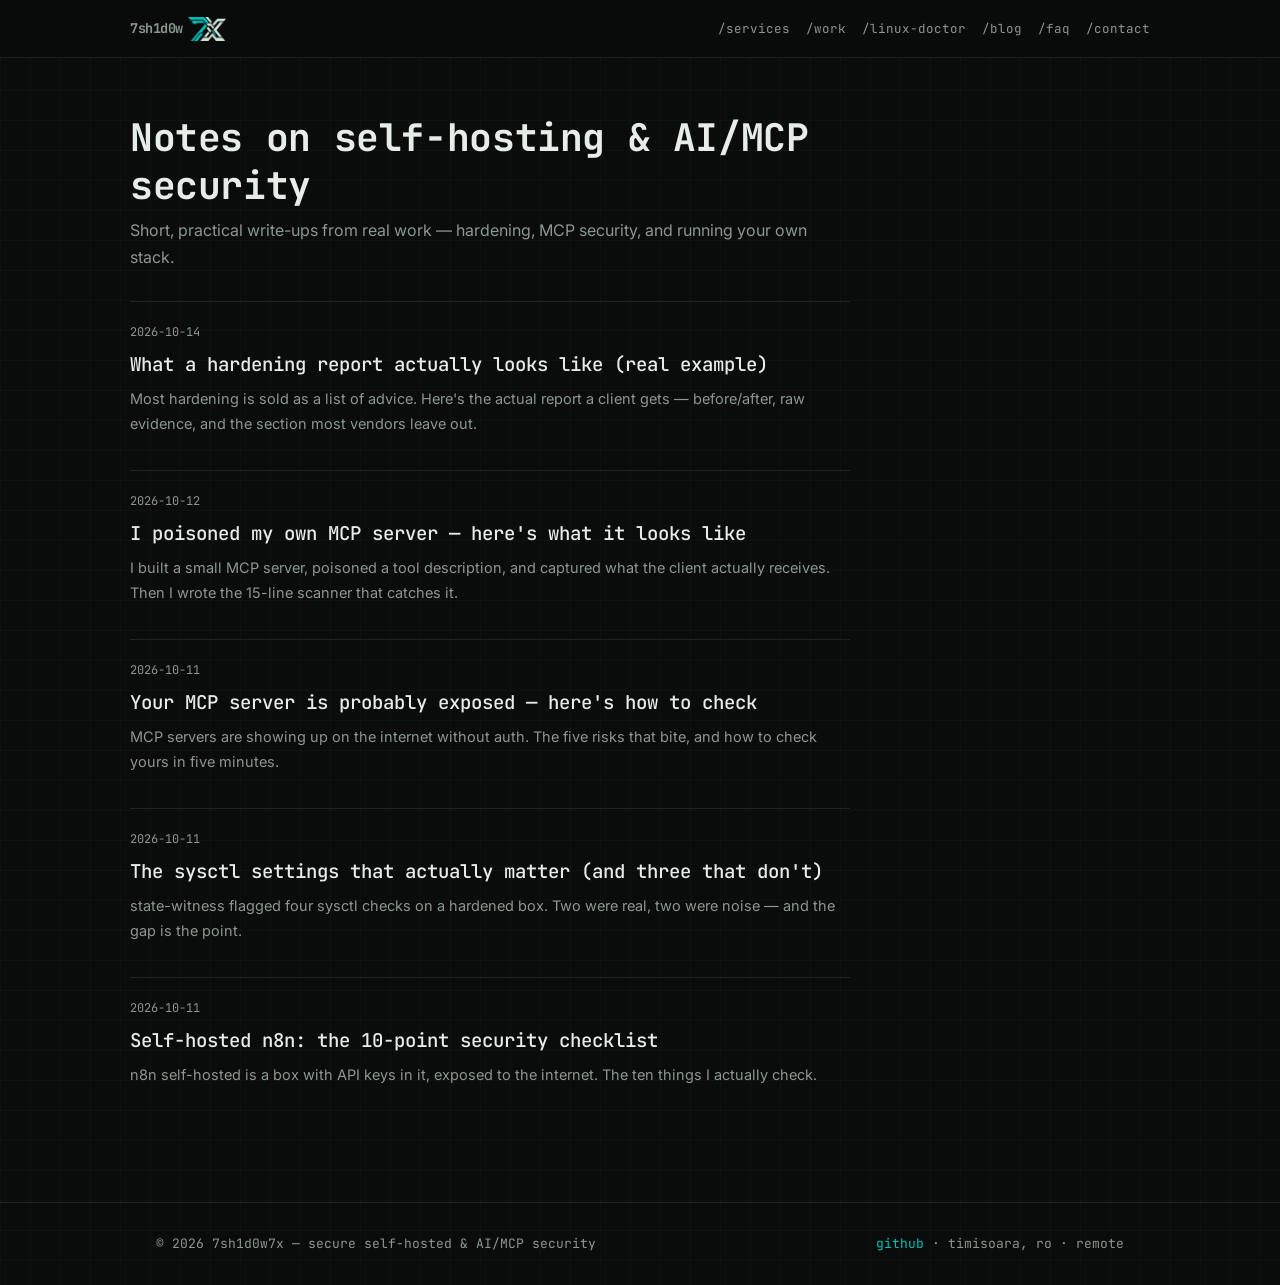
==== blog/index.html @ 6b65fbc0 "site: brand lockup — '7sh1d0w' + [7X] mark (no duplication)" ====
<!doctype html>
<html lang="en">
<head>
<meta charset="utf-8">
<meta name="viewport" content="width=device-width, initial-scale=1">
<title>Blog — 7sh1d0w7x</title>
<meta name="description" content="Short, practical notes on self-hosting, Linux hardening and AI/MCP security.">
<meta property="og:title" content="Blog — 7sh1d0w7x">
<meta property="og:description" content="Short, practical notes on self-hosting, Linux hardening and AI/MCP security.">
<meta property="og:type" content="article">
<meta name="theme-color" content="#0a0c0b">
<link rel="canonical" href="https://7sh1d0w7x.github.io/blog/">
<meta property="og:site_name" content="7sh1d0w7x">
<meta property="og:type" content="website">
<meta property="og:title" content="Blog — 7sh1d0w7x">
<meta property="og:description" content="Short, practical notes on self-hosting, Linux hardening and AI/MCP security.">
<meta property="og:url" content="https://7sh1d0w7x.github.io/blog/">
<meta property="og:image" content="https://7sh1d0w7x.github.io/img/og.png">
<meta property="og:image:width" content="1200">
<meta property="og:image:height" content="630">
<meta name="twitter:card" content="summary_large_image">
<meta name="twitter:title" content="Blog — 7sh1d0w7x">
<meta name="twitter:description" content="Short, practical notes on self-hosting, Linux hardening and AI/MCP security.">
<meta name="twitter:image" content="https://7sh1d0w7x.github.io/img/og.png">
<link rel="preconnect" href="https://fonts.googleapis.com">
<link rel="preconnect" href="https://fonts.gstatic.com" crossorigin>
<link href="https://fonts.googleapis.com/css2?family=JetBrains+Mono:wght@400;500;700&family=Inter:wght@400;500&display=swap" rel="stylesheet">
<link rel="icon" type="image/png" sizes="32x32" href="/img/favicon-32.png">
<link rel="apple-touch-icon" sizes="180x180" href="/img/apple-touch-icon.png">
<link rel="stylesheet" href="/style.css">
</head>
<body>
<header><div class="wrap nav">
  <a class="brand" href="/" aria-label="7sh1d0w7x">7sh1d0w<img src="/img/logo-mark-header.png" alt="7x" width="38" height="24"></a>
  <nav>
    <a href="/#services">/services</a>
    <a href="/work.html">/work</a>
    <a href="/linux-doctor.html">/linux-doctor</a>
    <a href="/blog/">/blog</a>
    <a href="/#faq">/faq</a>
    <a href="/#contact">/contact</a>
  </nav>
</div></header>
<main><div class="wrap" style="padding:56px 0 80px">
<div class="post">

<div style="max-width:760px">
<h1 style="font-size:clamp(26px,4vw,38px);letter-spacing:-.01em;margin-bottom:8px">Notes on self-hosting &amp; AI/MCP security</h1>
<p style="color:var(--mut);margin-bottom:30px">Short, practical write-ups from real work — hardening, MCP security, and running your own stack.</p>
<div class="pi"><div class="pm">2026-10-14</div><h3><a href="/blog/hardening-report-example.html">What a hardening report actually looks like (real example)</a></h3><p>Most hardening is sold as a list of advice. Here's the actual report a client gets — before/after, raw evidence, and the section most vendors leave out.</p></div><div class="pi"><div class="pm">2026-10-12</div><h3><a href="/blog/tool-poisoning-by-hand.html">I poisoned my own MCP server — here's what it looks like</a></h3><p>I built a small MCP server, poisoned a tool description, and captured what the client actually receives. Then I wrote the 15-line scanner that catches it.</p></div><div class="pi"><div class="pm">2026-10-11</div><h3><a href="/blog/mcp-server-exposed.html">Your MCP server is probably exposed — here's how to check</a></h3><p>MCP servers are showing up on the internet without auth. The five risks that bite, and how to check yours in five minutes.</p></div><div class="pi"><div class="pm">2026-10-11</div><h3><a href="/blog/sysctl-hardening.html">The sysctl settings that actually matter (and three that don't)</a></h3><p>state-witness flagged four sysctl checks on a hardened box. Two were real, two were noise — and the gap is the point.</p></div><div class="pi"><div class="pm">2026-10-11</div><h3><a href="/blog/n8n-security-checklist.html">Self-hosted n8n: the 10-point security checklist</a></h3><p>n8n self-hosted is a box with API keys in it, exposed to the internet. The ten things I actually check.</p></div>
</div>

</div>
</div></main>
<footer><div class="wrap foot">
  <span>© <span id="y"></span> 7sh1d0w7x — secure self-hosted &amp; AI/MCP security</span>
  <span><a class="u" href="https://github.com/7sh1d0w7x" target="_blank" rel="noopener">github</a> · timisoara, ro · remote</span>
</div></footer>
<script>document.getElementById('y').textContent=new Date().getFullYear()</script>
</body>
</html>
---- style.css ----
:root{
    --bg:#0a0c0b; --panel:#0f1211; --line:#1d2421; --line2:#26302b;
    --ink:#e6ece7; --mut:#8b978f; --acc:#02C1BA; --ok:#5ce08a; --bad:#ff6b6b;
  }
  *{margin:0;padding:0;box-sizing:border-box}
  html{scroll-behavior:smooth;scroll-padding-top:84px}
  body{
    background:var(--bg);color:var(--ink);
    font-family:"Inter",system-ui,sans-serif;line-height:1.7;font-size:16px;
    -webkit-font-smoothing:antialiased;
    background-image:
      linear-gradient(rgba(255,255,255,.018) 1px,transparent 1px),
      linear-gradient(90deg,rgba(255,255,255,.018) 1px,transparent 1px);
    background-size:30px 30px;
  }
  h1,h2,h3,.mono,.eyebrow,.brand,.b,.tag{font-family:"JetBrains Mono",ui-monospace,monospace}
  a{color:inherit;text-decoration:none}
  .u{color:var(--acc)}
  .u:hover{text-decoration:underline}
  .wrap{max-width:1020px;margin:0 auto;padding:0 26px}

  header{border-bottom:1px solid var(--line);position:sticky;top:0;
    background:rgba(10,12,11,.86);backdrop-filter:blur(10px);z-index:20}
  .nav{display:flex;justify-content:space-between;align-items:center;padding:16px 0}
  .brand{font-weight:700;font-size:17px;letter-spacing:-.5px;display:inline-flex;align-items:center;gap:5px}
  .brand img{height:24px;width:auto;display:block;flex:0 0 auto;margin-top:1px}
  .brand b{color:var(--acc)}
  .nav nav a{margin-left:22px;font-size:13.5px;color:var(--mut);font-family:"JetBrains Mono",monospace}
  .nav nav a:hover{color:var(--acc)}
  .nav nav{display:flex;flex-wrap:wrap;gap:4px 16px}.nav nav a{margin-left:0;font-size:12.5px}}

  .hero{padding:92px 0 74px}
  .hero-grid{display:grid;grid-template-columns:1.05fr .95fr;gap:54px;align-items:center}
  @media(max-width:880px){.hero-grid{grid-template-columns:1fr;gap:38px}}
  .eyebrow{font-size:12.5px;letter-spacing:.14em;color:var(--acc);font-weight:500;margin-bottom:20px}
  .eyebrow:before{content:"// "}
  h1{font-size:clamp(32px,4.8vw,52px);font-weight:700;letter-spacing:-.02em;line-height:1.14}
  h1 .a{color:var(--acc)}
  h1 .cursor:after{content:"▋";animation:blink 1.1s steps(1) infinite;color:var(--acc);margin-left:2px}
  @keyframes blink{50%{opacity:0}}
  .lead{margin-top:22px;font-size:18px;color:var(--mut);max-width:540px}
  .btns{margin-top:32px;display:flex;gap:14px;flex-wrap:wrap}
  .b{display:inline-block;padding:12px 20px;font-size:14px;font-weight:500;border:1px solid var(--line2);
    border-radius:6px;transition:.16s;cursor:pointer}
  .b-pri{background:var(--acc);color:#0a0c0b;border-color:var(--acc);font-weight:700}
  .b-pri:hover{background:#4fd8d2}
  .b-line{color:var(--ink)}
  .b-line:hover{border-color:var(--acc);color:var(--acc)}
  .meta{margin-top:28px;display:flex;gap:20px;flex-wrap:wrap;font-size:13px;color:var(--mut);
    font-family:"JetBrains Mono",monospace}
  .meta span:before{content:"[";color:var(--line2)} .meta span:after{content:"]";color:var(--line2)}

  .term{background:#050706;border:1px solid var(--line);border-radius:10px;overflow:hidden;
    box-shadow:0 30px 70px -35px #000}
  .term .bar{display:flex;gap:7px;padding:12px 14px;border-bottom:1px solid var(--line);align-items:center;background:#0c0f0e}
  .term .dot{width:10px;height:10px;border-radius:50%}
  .term .body{padding:18px 20px;font-family:"JetBrains Mono",monospace;font-size:13px;line-height:1.9;
    color:#cfe0d5;white-space:pre;overflow:auto}
  .term .c{color:var(--acc)}.term .ok{color:var(--ok)}.term .bad{color:var(--bad)}.term .dim{color:#6d7872}

  section{padding:70px 0;border-top:1px solid var(--line)}
  .shead{display:flex;align-items:baseline;gap:14px;margin-bottom:10px}
  .idx{font-family:"JetBrains Mono",monospace;font-size:13px;color:var(--acc)}
  h2{font-size:clamp(22px,3vw,30px);font-weight:700;letter-spacing:-.02em}
  .sub{color:var(--mut);max-width:660px;margin-top:12px}

  .offers{display:grid;grid-template-columns:1fr 1fr;gap:46px;margin-top:44px}
  @media(max-width:820px){.offers{grid-template-columns:1fr;gap:40px}}
  .offer{border-top:1px solid var(--line2);padding-top:20px}
  .offer.wide{grid-column:1/-1}
  .offer h3{font-size:20px;margin-bottom:6px}
  .offer code{font-family:"JetBrains Mono",monospace;font-size:13.5px;color:var(--acc)}
  .offer h3 .n{color:var(--acc)}
  .price{color:var(--acc);font-family:"JetBrains Mono",monospace;font-size:14px;margin-bottom:18px}
  .offer ul{list-style:none}
  .offer li{padding:9px 0 9px 20px;border-bottom:1px solid var(--line);color:#c2ccc6;font-size:15px;position:relative}
  .offer li:before{content:"›";position:absolute;left:0;color:var(--acc)}
  .offer .b{margin-top:22px}
  .extras{display:grid;grid-template-columns:repeat(3,1fr);gap:28px;margin-top:46px}
  @media(max-width:800px){.extras{grid-template-columns:1fr}}
  .extra h4{font-family:"JetBrains Mono",monospace;font-weight:500;font-size:15.5px;margin-bottom:6px;color:var(--ink)}
  .extra p{color:var(--mut);font-size:14.5px}

  .entry{margin-top:46px;border:1px dashed var(--line2);border-radius:10px;padding:26px 28px;background:var(--panel)}
  .entry h3{font-size:18px;margin-bottom:8px}
  .entry h3 .a{color:var(--acc)}
  .entry p{color:var(--mut);margin-bottom:18px;max-width:680px}

  .band{border:1px solid var(--line2);border-radius:10px;padding:28px 30px;background:var(--panel);
    border-left:3px solid var(--ok)}
  .band h3{font-size:19px;margin-bottom:10px}
  .band h3 .a{color:var(--ok)}
  .band p{color:var(--mut);max-width:740px}

  .funnel{display:grid;grid-template-columns:1fr auto 1fr auto 1fr;gap:8px;align-items:center;margin-top:40px}
  @media(max-width:860px){.funnel{grid-template-columns:1fr;gap:12px}}
  .fstep{border:1px solid var(--line);border-radius:10px;padding:20px;background:var(--panel)}
  .fstep .n{font-family:"JetBrains Mono",monospace;font-size:12.5px;color:var(--acc)}
  .fstep h4{font-family:"JetBrains Mono",monospace;font-weight:500;font-size:16px;margin:8px 0 6px}
  .fstep p{color:var(--mut);font-size:14px}
  .farrow{color:var(--acc);font-family:"JetBrains Mono",monospace;font-size:20px;padding:0 6px}
  @media(max-width:860px){.farrow{display:none}}

  .proof{display:grid;grid-template-columns:repeat(2,1fr);gap:32px;margin-top:40px}
  @media(max-width:800px){.proof{grid-template-columns:1fr}}
  .proof img{width:100%;display:block;border:1px solid var(--line2);border-radius:10px;margin-bottom:14px;background:#0d1117}
  .about{position:relative;display:grid;grid-template-columns:150px 1fr;gap:24px;align-items:start;margin-top:26px;padding:24px;border:1px solid var(--line2);border-radius:16px;
    background:linear-gradient(135deg,rgba(255,180,84,.06),transparent 55%),var(--panel)}
  .about img{width:150px;height:150px;object-fit:cover;border-radius:14px;border:1px solid var(--line2);display:block;box-shadow:0 0 0 4px rgba(255,180,84,.08)}
  .about-body h3{font-family:"JetBrains Mono",monospace;font-size:19px;font-weight:500;margin-bottom:6px}
  .about-body h3 .role{color:var(--mut);font-weight:400;font-size:13.5px}
  .about-meta{display:flex;flex-wrap:wrap;gap:6px 8px;margin:0 0 14px;font-family:"JetBrains Mono",monospace;font-size:12px;color:var(--mut)}
  .about-meta .pill{border:1px solid var(--line2);border-radius:999px;padding:3px 11px}
  .about-meta .avail{color:var(--ok);border-color:rgba(92,224,138,.32)}
  .about-body p{color:var(--mut);font-size:14.5px}
  .about-body p+p{margin-top:8px}
  .about-links{margin-top:16px;display:flex;gap:8px;flex-wrap:wrap}
  .about-links .b{padding:8px 14px;font-size:13px}
  @media(max-width:800px){.about{grid-template-columns:1fr;gap:16px}.about img{width:110px;height:110px}}
  .proof h4{font-family:"JetBrains Mono",monospace;font-weight:500;font-size:16px;margin-bottom:6px}
  .proof h4:before{content:"./";color:var(--acc)}
  .proof p{color:var(--mut);font-size:14.5px}

  details{border-bottom:1px solid var(--line);padding:17px 0}
  summary{cursor:pointer;font-family:"JetBrains Mono",monospace;font-weight:400;font-size:15.5px;
    list-style:none;display:block}
  summary::-webkit-details-marker{display:none}
  summary:before{content:"> ";color:var(--acc)}
  details p{color:var(--mut);margin-top:10px;max-width:720px;padding-left:16px}

  .contact{display:grid;grid-template-columns:1fr 1fr;gap:52px}
  @media(max-width:820px){.contact{grid-template-columns:1fr;gap:30px}}
  form{display:grid;gap:18px}
  label{font-family:"JetBrains Mono",monospace;font-size:12.5px;color:var(--mut);display:block;margin-bottom:6px}
  label:before{content:"$ ";color:var(--acc)}
  input,textarea{width:100%;background:var(--panel);border:1px solid var(--line2);border-radius:6px;
    color:var(--ink);padding:11px 13px;font-size:15px;font-family:inherit;transition:border-color .2s}
  input:focus,textarea:focus{outline:none;border-color:var(--acc)}
  textarea{min-height:96px;resize:vertical}
  button.b{justify-self:start}
  .note{font-size:13px;color:var(--mut)}

  footer{border-top:1px solid var(--line);padding:30px 0;color:var(--mut);font-size:13px;
    font-family:"JetBrains Mono",monospace}
  .foot{display:flex;justify-content:space-between;gap:16px;flex-wrap:wrap}

  @media(max-width:700px){
    .nav{flex-direction:column;align-items:flex-start;gap:8px;padding:12px 0}
    .nav nav{display:flex;flex-wrap:wrap;gap:4px 16px}
    .nav nav a,.nav a{margin-left:0;font-size:12.5px}
  }
  a:focus-visible,button:focus-visible,summary:focus-visible,input:focus-visible,textarea:focus-visible{outline:2px solid var(--acc);outline-offset:2px;border-radius:3px}

  /* shared extras (used by sub-pages) */
  .nav a{color:var(--mut);font-size:13.5px;font-family:"JetBrains Mono",monospace}
  .nav a:hover{color:var(--acc)}
  .box{border:1px solid var(--line2);border-radius:12px;padding:18px 20px;background:var(--panel)}
  .box h4{font-family:"JetBrains Mono",monospace;font-weight:500;font-size:15px;margin-bottom:6px}
  .box h4:before{content:"./";color:var(--acc)}
  .box p{color:var(--mut);font-size:14.5px}
  .code{background:var(--panel);border:1px solid var(--line2);border-radius:8px;padding:12px 14px;font-family:"JetBrains Mono",monospace;font-size:13px;overflow:auto}
  .code .dim{color:var(--mut)}
  .grid2{display:grid;grid-template-columns:1fr 1fr;gap:18px}
  @media(max-width:800px){.grid2{grid-template-columns:1fr}}
  .post{max-width:720px}
  .post h1{font-size:clamp(24px,4vw,34px);line-height:1.25;margin-bottom:8px;letter-spacing:-.01em}
  .post .meta{color:var(--mut);font-family:"JetBrains Mono",monospace;font-size:12.5px;margin-bottom:26px}
  .post h2{font-size:19px;margin:30px 0 10px;font-family:"JetBrains Mono",monospace;font-weight:500}
  .post h2:before{content:"## ";color:var(--acc)}
  .post p{color:var(--mut);margin-bottom:14px}
  .post p b,.post li b{color:var(--ink)}
  .post ul{margin:0 0 14px 20px;color:var(--mut)}
  .post li{margin-bottom:6px}
  .post pre{background:var(--panel);border:1px solid var(--line2);border-radius:8px;padding:14px 16px;overflow:auto;font-family:"JetBrains Mono",monospace;font-size:13px;color:var(--ink);margin:0 0 16px}
  .post code{font-family:"JetBrains Mono",monospace;font-size:13.5px;color:var(--acc)}
  .post .cta{margin-top:34px;padding:18px 20px;border:1px solid var(--line2);border-radius:12px;background:var(--panel)}
  .post .cta p{margin:0}
  .post a{color:var(--acc)}
  .pi{padding:20px 0;border-top:1px solid var(--line)}
  .pm{color:var(--mut);font-family:"JetBrains Mono",monospace;font-size:12px;margin-bottom:6px}
  .pi h3{font-size:19px;font-weight:500;margin-bottom:6px}
  .pi h3 a{color:var(--ink)}
  .pi h3 a:hover{color:var(--acc)}
  .pi p{color:var(--mut);font-size:14.5px}
  /* work.html */
  .case{display:grid;grid-template-columns:1fr 1fr;gap:28px;align-items:center;margin-top:34px}
  .case.rev .media{order:-1}
  .case>div>p{color:var(--mut);font-size:14.5px}
  .cta{margin-top:30px;padding:20px;border:1px solid var(--line2);border-radius:12px;background:var(--panel)}
  .cta h2{font-size:18px;margin-bottom:8px}
  .cta p{color:var(--mut);font-size:14.5px}
  .lbl{font-family:"JetBrains Mono",monospace;font-size:12px;color:var(--acc);letter-spacing:.08em}
  .media img{width:100%;border:1px solid var(--line2);border-radius:10px;display:block}
  .media img+img{margin-top:12px}
  .pf{display:grid;gap:14px;margin-top:24px}
  .pf .row{display:grid;grid-template-columns:180px 1fr;gap:16px;border-top:1px solid var(--line);padding-top:14px}
  .pf .row div:last-child{color:var(--mut);font-size:14.5px}
  @media(max-width:800px){.case{grid-template-columns:1fr}.case.rev .media{order:0}.pf .row{grid-template-columns:1fr;gap:4px}}
  /* linux-doctor page bits */
  .offer h3 .a{color:var(--mut);font-weight:400;font-size:14px}
  .offer p{color:var(--mut);font-size:14.5px}
  .term .w{color:var(--acc)}
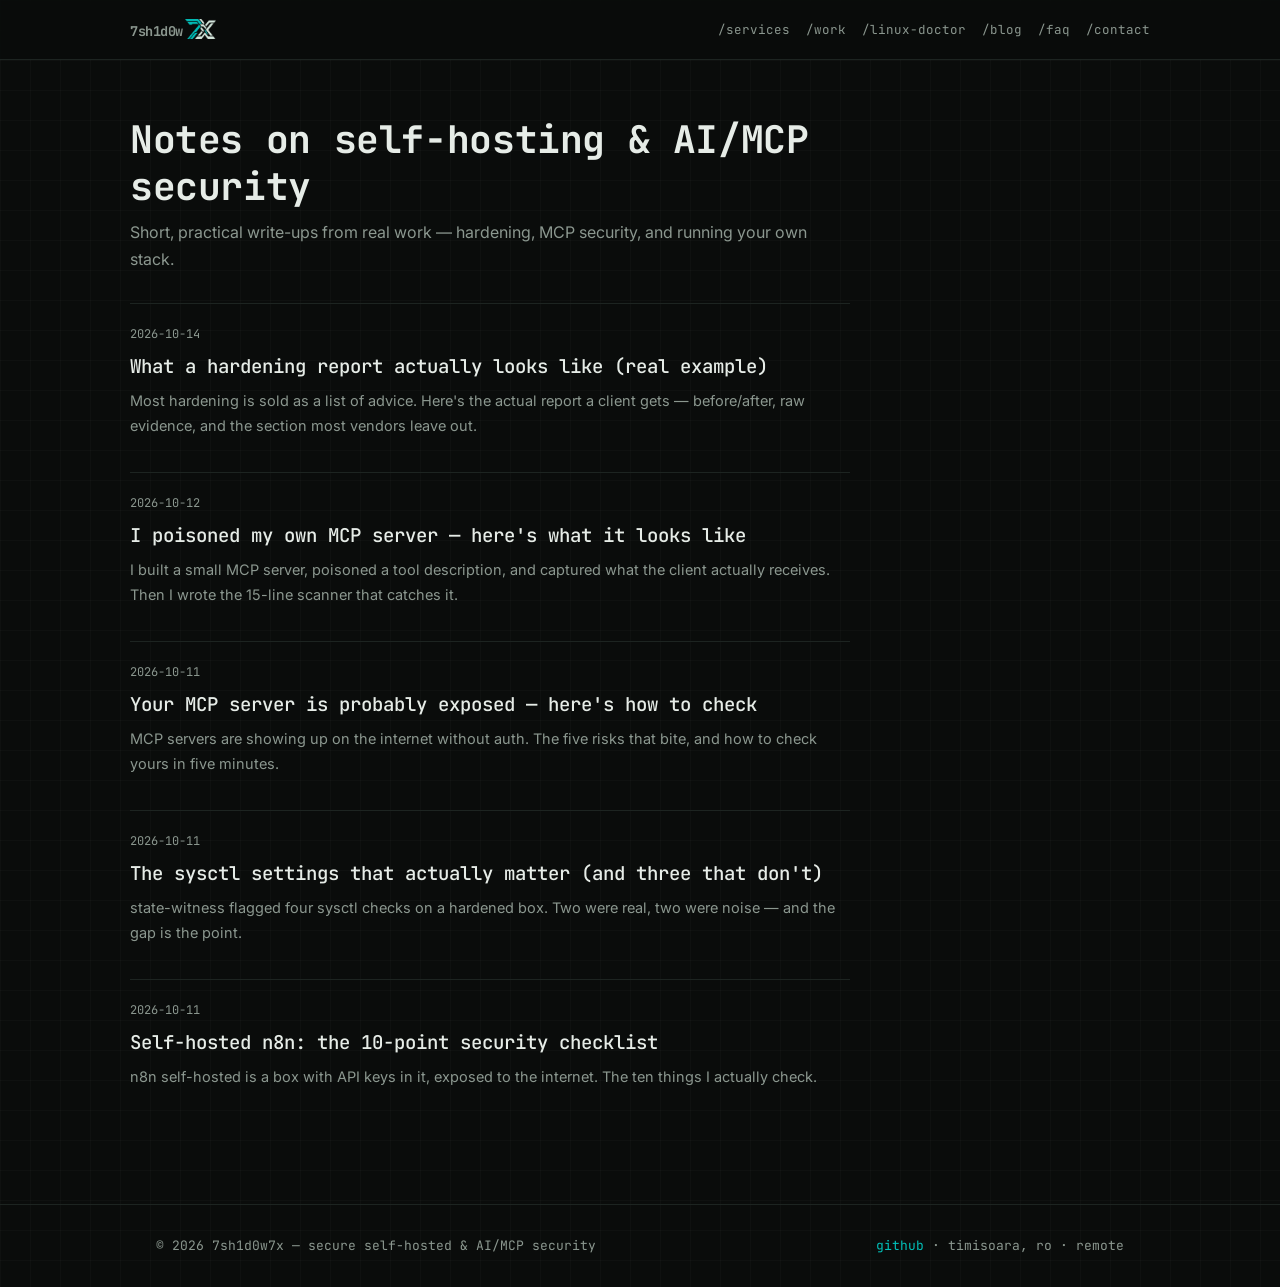
==== commit 460b51c7: "site: tighten brand lockup (mark closer to wordmark)" ====
--- a/blog/index.html
+++ b/blog/index.html
@@ -31,7 +31,7 @@
 </head>
 <body>
 <header><div class="wrap nav">
-  <a class="brand" href="/" aria-label="7sh1d0w7x">7sh1d0w<img src="/img/logo-mark-header.png" alt="7x" width="38" height="24"></a>
+  <a class="brand" href="/" aria-label="7sh1d0w7x">7sh1d0w<img src="/img/logo-mark-header.png" alt="7x" width="32" height="20"></a>
   <nav>
     <a href="/#services">/services</a>
     <a href="/work.html">/work</a>
--- a/style.css
+++ b/style.css
@@ -22,8 +22,8 @@
   header{border-bottom:1px solid var(--line);position:sticky;top:0;
     background:rgba(10,12,11,.86);backdrop-filter:blur(10px);z-index:20}
   .nav{display:flex;justify-content:space-between;align-items:center;padding:16px 0}
-  .brand{font-weight:700;font-size:17px;letter-spacing:-.5px;display:inline-flex;align-items:center;gap:5px}
-  .brand img{height:24px;width:auto;display:block;flex:0 0 auto;margin-top:1px}
+  .brand{font-weight:700;font-size:17px;letter-spacing:-.5px;display:inline-flex;align-items:baseline;gap:2px}
+  .brand img{height:20px;width:auto;display:block;flex:0 0 auto;transform:translateY(3px)}
   .brand b{color:var(--acc)}
   .nav nav a{margin-left:22px;font-size:13.5px;color:var(--mut);font-family:"JetBrains Mono",monospace}
   .nav nav a:hover{color:var(--acc)}
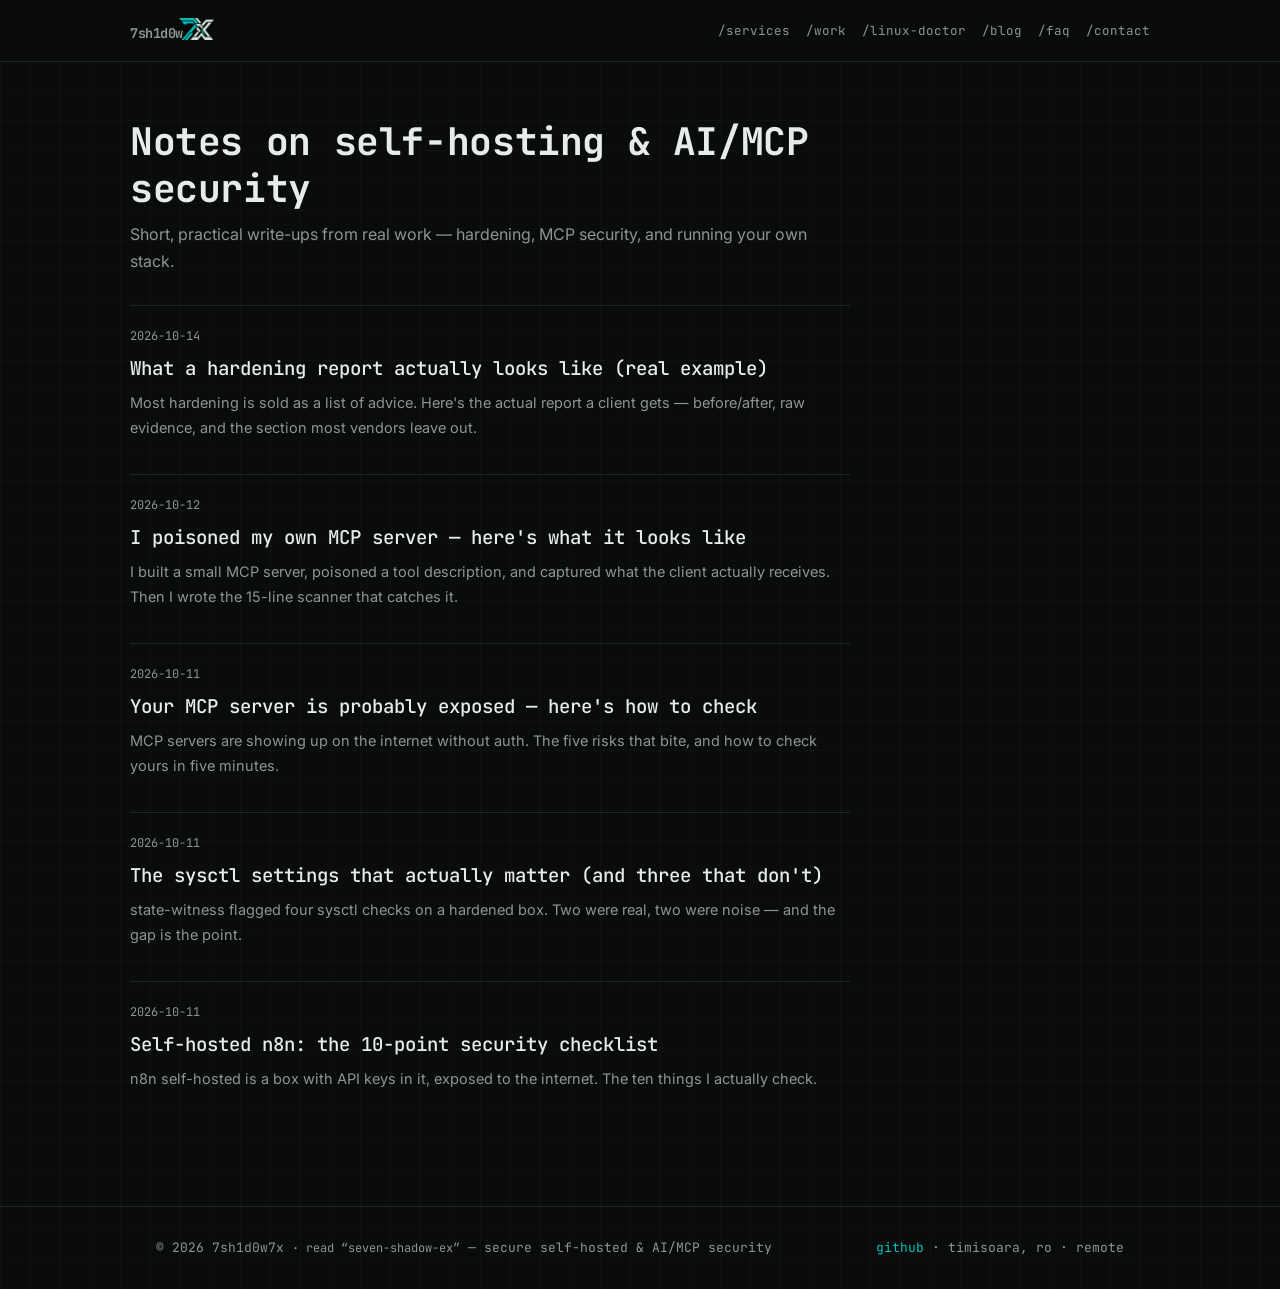
==== commit ca9a74ae: "site: add brand pronunciation in footer" ====
--- a/blog/index.html
+++ b/blog/index.html
@@ -53,7 +53,7 @@
 </div>
 </div></main>
 <footer><div class="wrap foot">
-  <span>© <span id="y"></span> 7sh1d0w7x — secure self-hosted &amp; AI/MCP security</span>
+  <span>© <span id="y"></span> 7sh1d0w7x <span class="pron">· read “seven-shadow-ex”</span> — secure self-hosted &amp; AI/MCP security</span>
   <span><a class="u" href="https://github.com/7sh1d0w7x" target="_blank" rel="noopener">github</a> · timisoara, ro · remote</span>
 </div></footer>
 <script>document.getElementById('y').textContent=new Date().getFullYear()</script>
--- a/style.css
+++ b/style.css
@@ -16,6 +16,7 @@
   h1,h2,h3,.mono,.eyebrow,.brand,.b,.tag{font-family:"JetBrains Mono",ui-monospace,monospace}
   a{color:inherit;text-decoration:none}
   .u{color:var(--acc)}
+  .pron{color:var(--mut);font-size:.92em}
   .u:hover{text-decoration:underline}
   .wrap{max-width:1020px;margin:0 auto;padding:0 26px}
 
@@ -23,7 +24,7 @@
     background:rgba(10,12,11,.86);backdrop-filter:blur(10px);z-index:20}
   .nav{display:flex;justify-content:space-between;align-items:center;padding:16px 0}
   .brand{font-weight:700;font-size:17px;letter-spacing:-.5px;display:inline-flex;align-items:baseline;gap:2px}
-  .brand img{height:20px;width:auto;display:block;flex:0 0 auto;transform:translateY(3px)}
+  .brand img{height:22px;width:auto;display:block;flex:0 0 auto;margin-left:-6px;transform:translateY(2px)}
   .brand b{color:var(--acc)}
   .nav nav a{margin-left:22px;font-size:13.5px;color:var(--mut);font-family:"JetBrains Mono",monospace}
   .nav nav a:hover{color:var(--acc)}
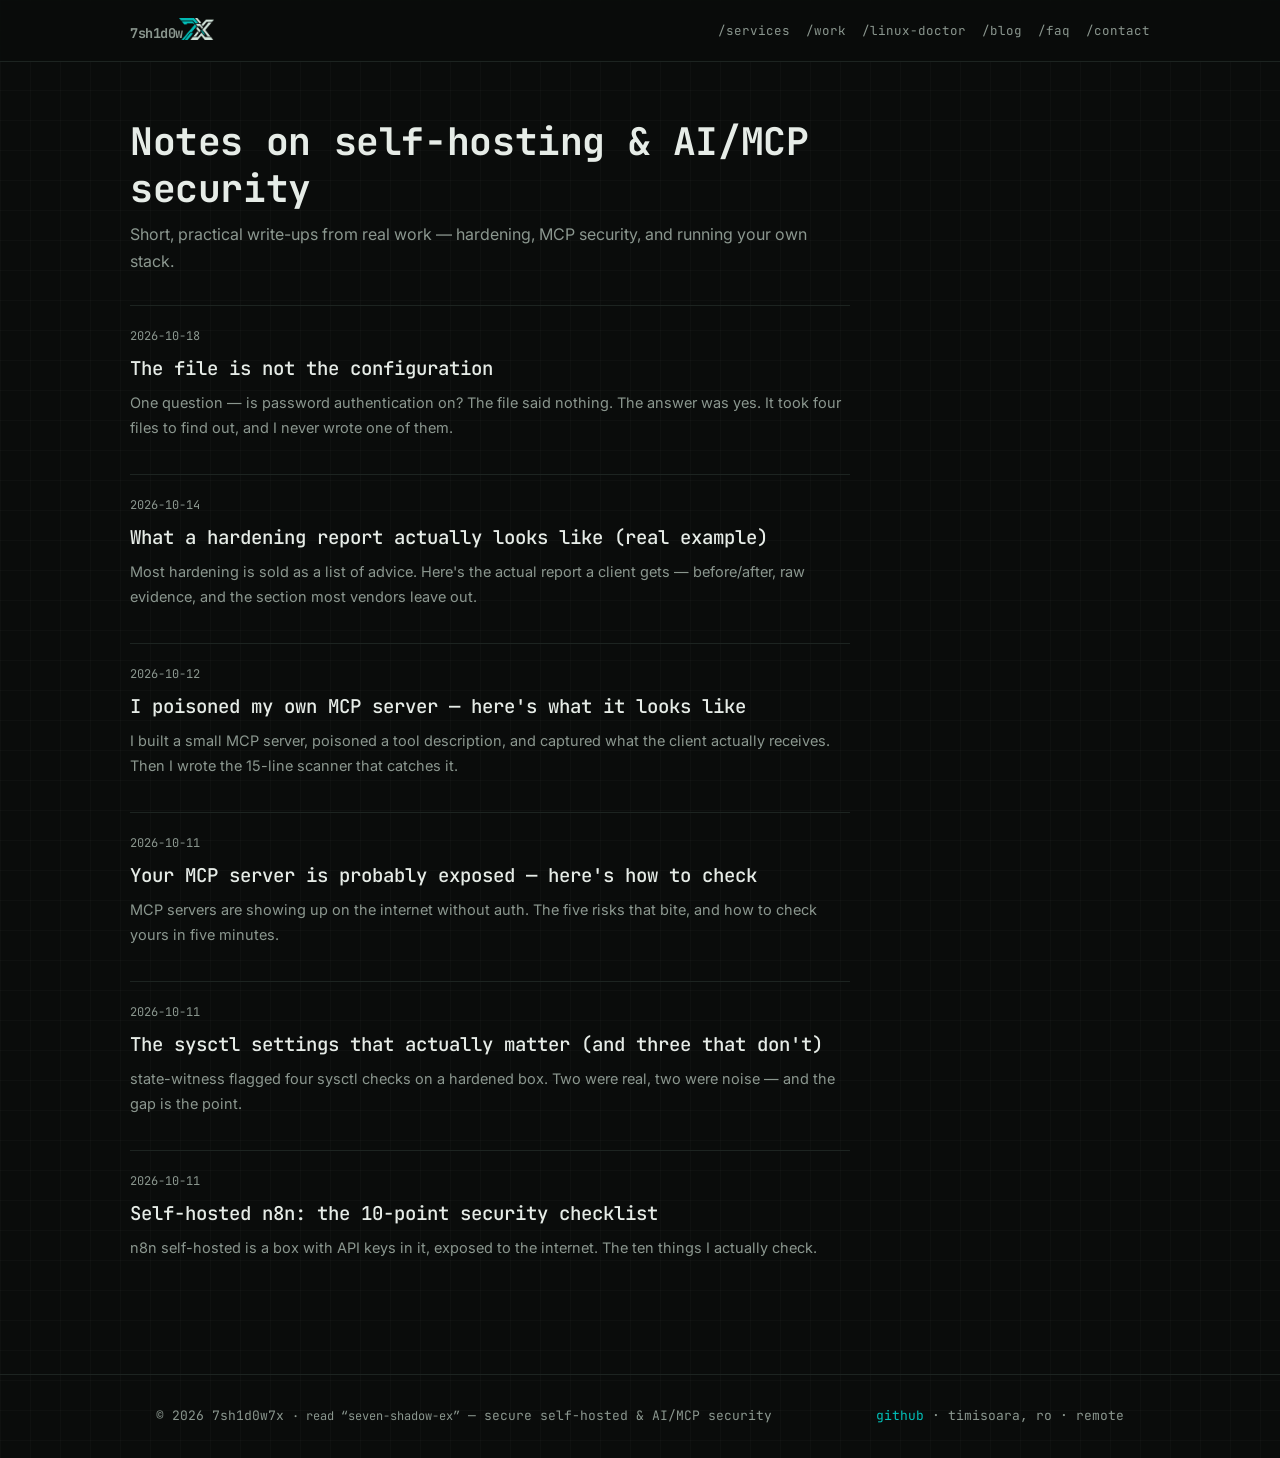
==== commit 6d642aae: "state-witness: landing page + the article that explains why it exists - state-witness.html: product " ====
--- a/blog/index.html
+++ b/blog/index.html
@@ -47,7 +47,7 @@
 <div style="max-width:760px">
 <h1 style="font-size:clamp(26px,4vw,38px);letter-spacing:-.01em;margin-bottom:8px">Notes on self-hosting &amp; AI/MCP security</h1>
 <p style="color:var(--mut);margin-bottom:30px">Short, practical write-ups from real work — hardening, MCP security, and running your own stack.</p>
-<div class="pi"><div class="pm">2026-10-14</div><h3><a href="/blog/hardening-report-example.html">What a hardening report actually looks like (real example)</a></h3><p>Most hardening is sold as a list of advice. Here's the actual report a client gets — before/after, raw evidence, and the section most vendors leave out.</p></div><div class="pi"><div class="pm">2026-10-12</div><h3><a href="/blog/tool-poisoning-by-hand.html">I poisoned my own MCP server — here's what it looks like</a></h3><p>I built a small MCP server, poisoned a tool description, and captured what the client actually receives. Then I wrote the 15-line scanner that catches it.</p></div><div class="pi"><div class="pm">2026-10-11</div><h3><a href="/blog/mcp-server-exposed.html">Your MCP server is probably exposed — here's how to check</a></h3><p>MCP servers are showing up on the internet without auth. The five risks that bite, and how to check yours in five minutes.</p></div><div class="pi"><div class="pm">2026-10-11</div><h3><a href="/blog/sysctl-hardening.html">The sysctl settings that actually matter (and three that don't)</a></h3><p>state-witness flagged four sysctl checks on a hardened box. Two were real, two were noise — and the gap is the point.</p></div><div class="pi"><div class="pm">2026-10-11</div><h3><a href="/blog/n8n-security-checklist.html">Self-hosted n8n: the 10-point security checklist</a></h3><p>n8n self-hosted is a box with API keys in it, exposed to the internet. The ten things I actually check.</p></div>
+<div class="pi"><div class="pm">2026-10-18</div><h3><a href="/blog/the-file-is-not-the-config.html">The file is not the configuration</a></h3><p>One question — is password authentication on? The file said nothing. The answer was yes. It took four files to find out, and I never wrote one of them.</p></div><div class="pi"><div class="pm">2026-10-14</div><h3><a href="/blog/hardening-report-example.html">What a hardening report actually looks like (real example)</a></h3><p>Most hardening is sold as a list of advice. Here's the actual report a client gets — before/after, raw evidence, and the section most vendors leave out.</p></div><div class="pi"><div class="pm">2026-10-12</div><h3><a href="/blog/tool-poisoning-by-hand.html">I poisoned my own MCP server — here's what it looks like</a></h3><p>I built a small MCP server, poisoned a tool description, and captured what the client actually receives. Then I wrote the 15-line scanner that catches it.</p></div><div class="pi"><div class="pm">2026-10-11</div><h3><a href="/blog/mcp-server-exposed.html">Your MCP server is probably exposed — here's how to check</a></h3><p>MCP servers are showing up on the internet without auth. The five risks that bite, and how to check yours in five minutes.</p></div><div class="pi"><div class="pm">2026-10-11</div><h3><a href="/blog/sysctl-hardening.html">The sysctl settings that actually matter (and three that don't)</a></h3><p>state-witness flagged four sysctl checks on a hardened box. Two were real, two were noise — and the gap is the point.</p></div><div class="pi"><div class="pm">2026-10-11</div><h3><a href="/blog/n8n-security-checklist.html">Self-hosted n8n: the 10-point security checklist</a></h3><p>n8n self-hosted is a box with API keys in it, exposed to the internet. The ten things I actually check.</p></div>
 </div>
 
 </div>
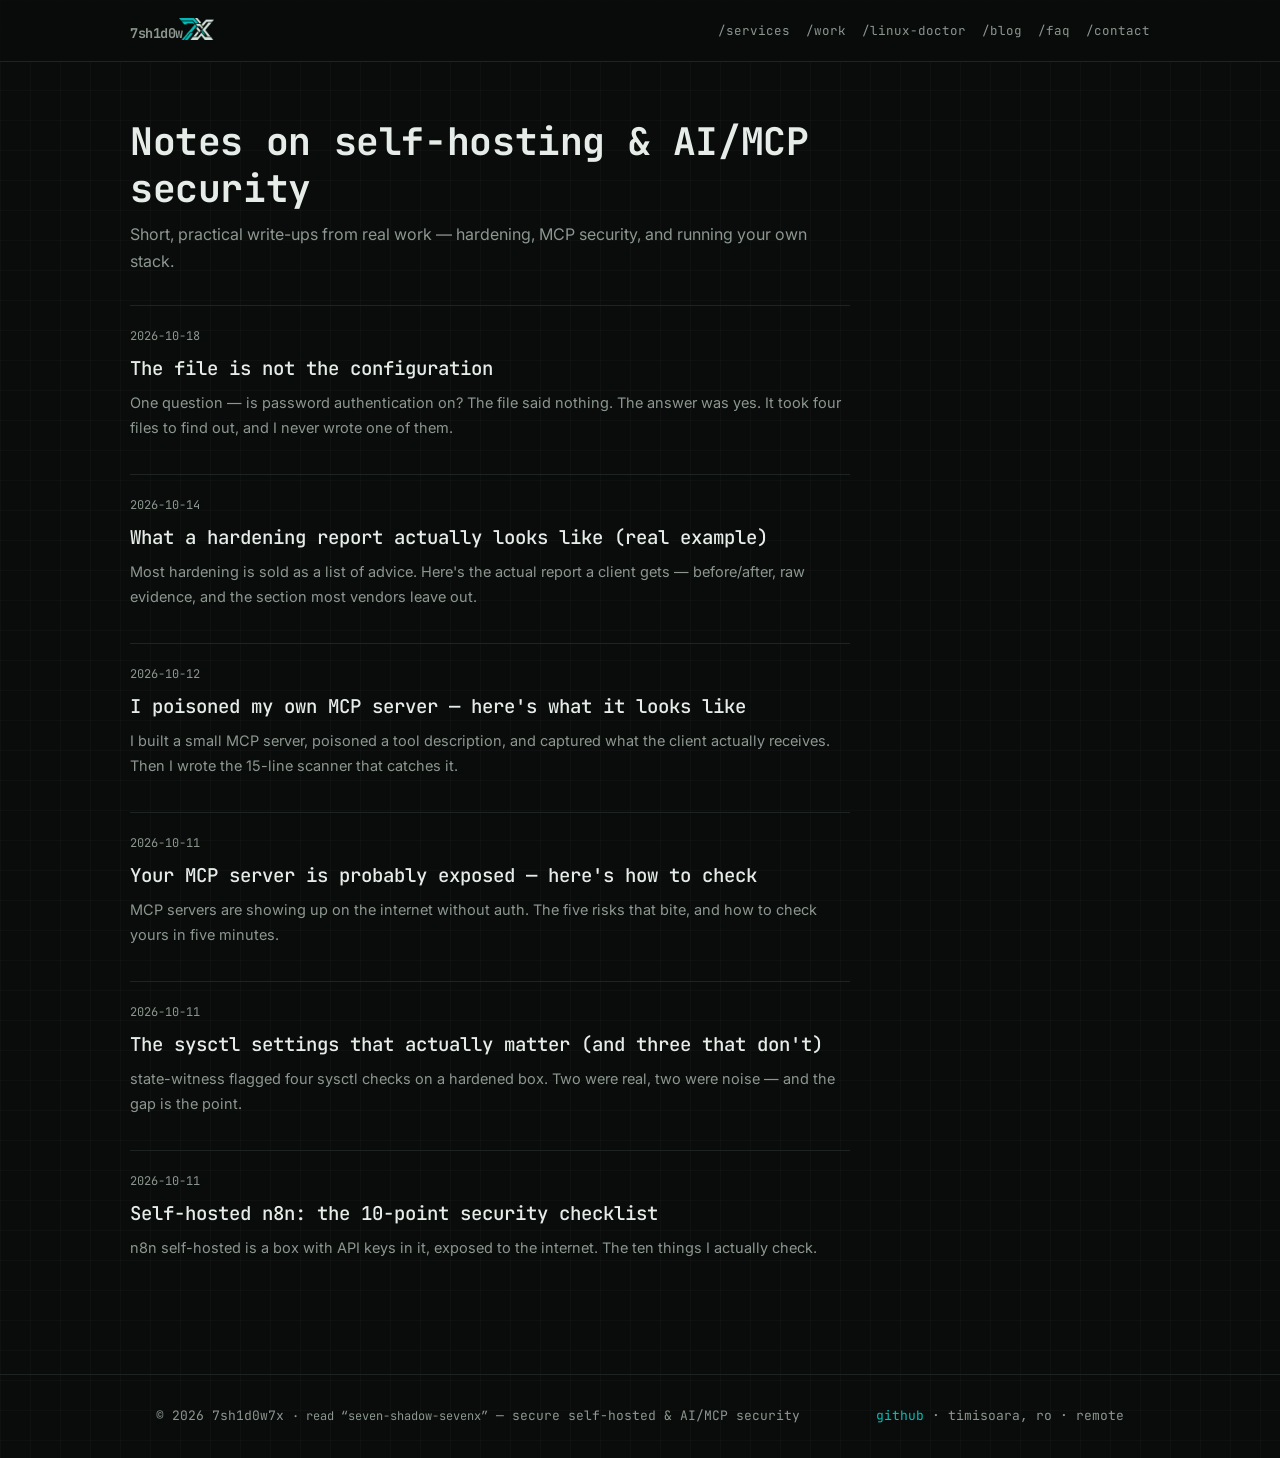
==== commit c3482382: "fix: the handle reads "seven-shadow-sevenx" The footer on every page said "seven-shadow-ex", which d" ====
--- a/blog/index.html
+++ b/blog/index.html
@@ -53,7 +53,7 @@
 </div>
 </div></main>
 <footer><div class="wrap foot">
-  <span>© <span id="y"></span> 7sh1d0w7x <span class="pron">· read “seven-shadow-ex”</span> — secure self-hosted &amp; AI/MCP security</span>
+  <span>© <span id="y"></span> 7sh1d0w7x <span class="pron">· read “seven-shadow-sevenx”</span> — secure self-hosted &amp; AI/MCP security</span>
   <span><a class="u" href="https://github.com/7sh1d0w7x" target="_blank" rel="noopener">github</a> · timisoara, ro · remote</span>
 </div></footer>
 <script>document.getElementById('y').textContent=new Date().getFullYear()</script>
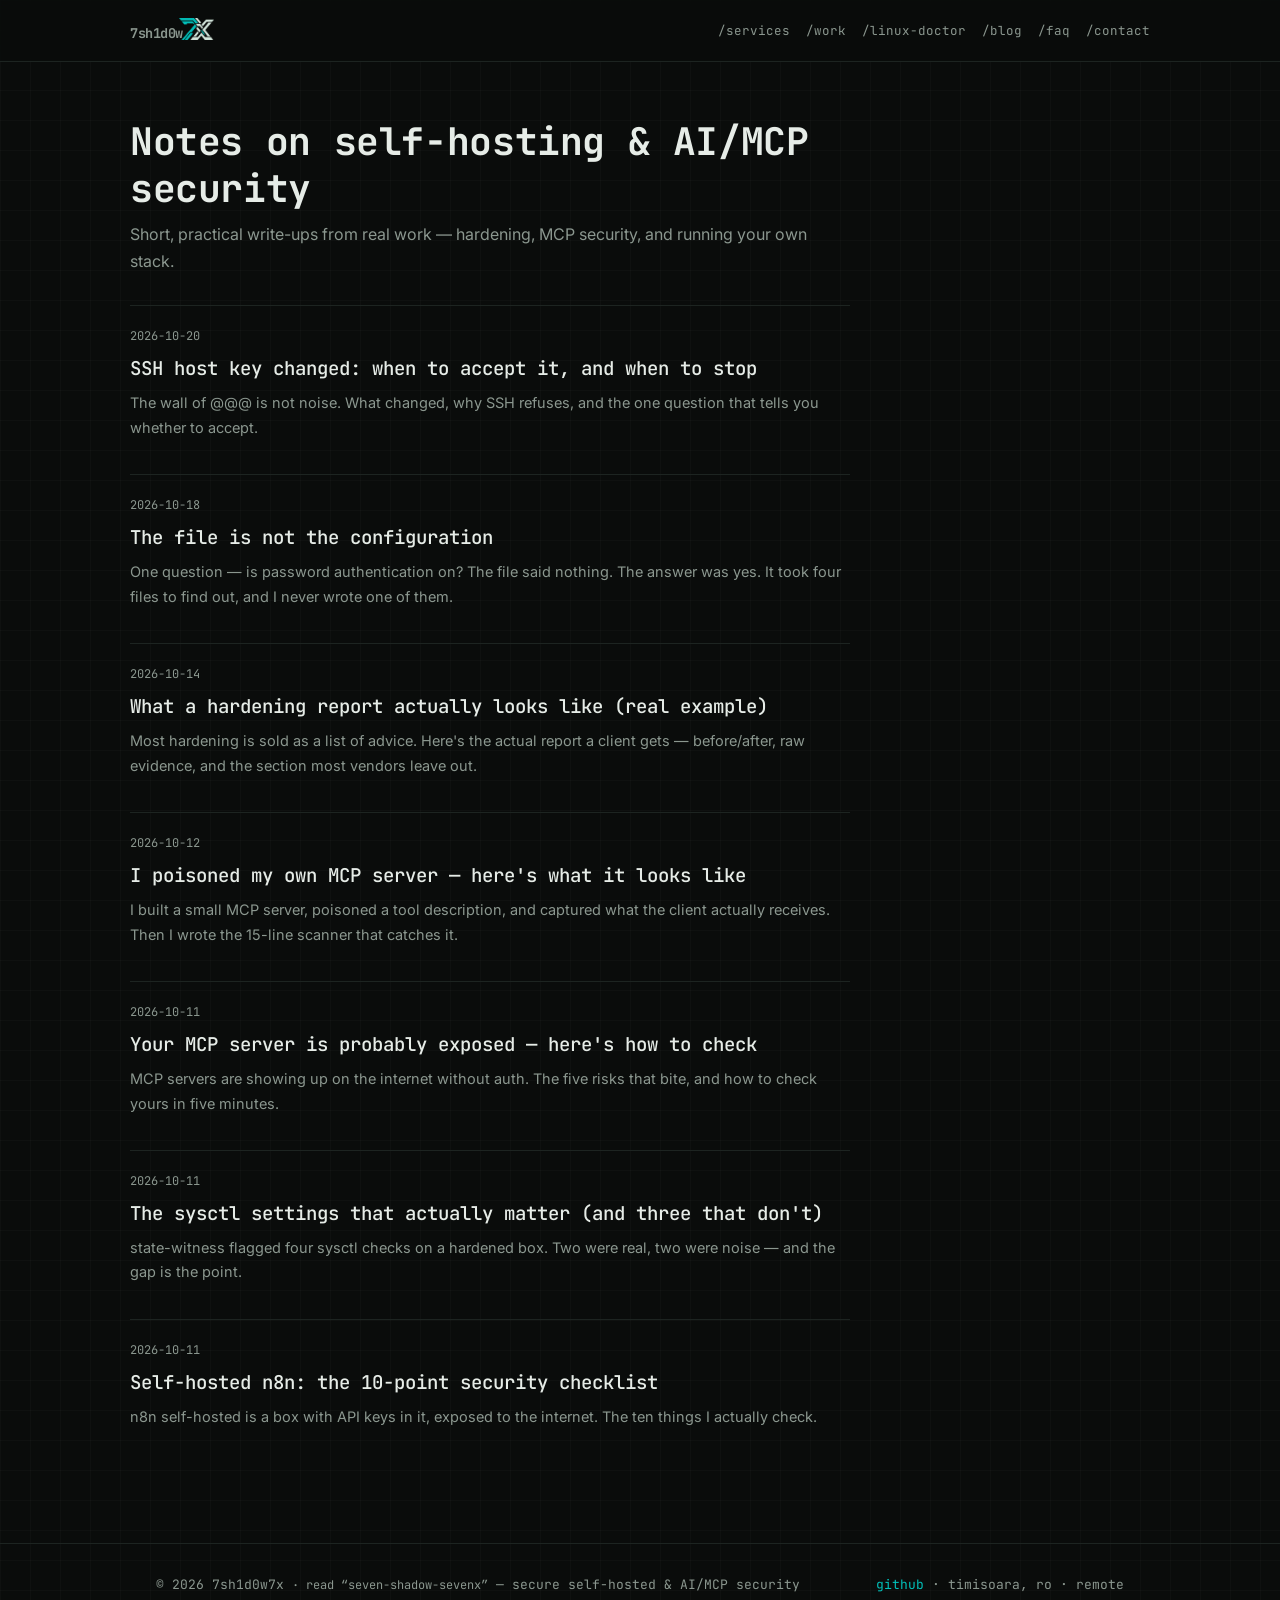
==== commit 1b174473: "blog: SSH host key changed — when to accept, when to stop A new post built on a real warning from to" ====
--- a/blog/index.html
+++ b/blog/index.html
@@ -47,7 +47,7 @@
 <div style="max-width:760px">
 <h1 style="font-size:clamp(26px,4vw,38px);letter-spacing:-.01em;margin-bottom:8px">Notes on self-hosting &amp; AI/MCP security</h1>
 <p style="color:var(--mut);margin-bottom:30px">Short, practical write-ups from real work — hardening, MCP security, and running your own stack.</p>
-<div class="pi"><div class="pm">2026-10-18</div><h3><a href="/blog/the-file-is-not-the-config.html">The file is not the configuration</a></h3><p>One question — is password authentication on? The file said nothing. The answer was yes. It took four files to find out, and I never wrote one of them.</p></div><div class="pi"><div class="pm">2026-10-14</div><h3><a href="/blog/hardening-report-example.html">What a hardening report actually looks like (real example)</a></h3><p>Most hardening is sold as a list of advice. Here's the actual report a client gets — before/after, raw evidence, and the section most vendors leave out.</p></div><div class="pi"><div class="pm">2026-10-12</div><h3><a href="/blog/tool-poisoning-by-hand.html">I poisoned my own MCP server — here's what it looks like</a></h3><p>I built a small MCP server, poisoned a tool description, and captured what the client actually receives. Then I wrote the 15-line scanner that catches it.</p></div><div class="pi"><div class="pm">2026-10-11</div><h3><a href="/blog/mcp-server-exposed.html">Your MCP server is probably exposed — here's how to check</a></h3><p>MCP servers are showing up on the internet without auth. The five risks that bite, and how to check yours in five minutes.</p></div><div class="pi"><div class="pm">2026-10-11</div><h3><a href="/blog/sysctl-hardening.html">The sysctl settings that actually matter (and three that don't)</a></h3><p>state-witness flagged four sysctl checks on a hardened box. Two were real, two were noise — and the gap is the point.</p></div><div class="pi"><div class="pm">2026-10-11</div><h3><a href="/blog/n8n-security-checklist.html">Self-hosted n8n: the 10-point security checklist</a></h3><p>n8n self-hosted is a box with API keys in it, exposed to the internet. The ten things I actually check.</p></div>
+<div class="pi"><div class="pm">2026-10-20</div><h3><a href="/blog/host-key-changed.html">SSH host key changed: when to accept it, and when to stop</a></h3><p>The wall of @@@ is not noise. What changed, why SSH refuses, and the one question that tells you whether to accept.</p></div><div class="pi"><div class="pm">2026-10-18</div><h3><a href="/blog/the-file-is-not-the-config.html">The file is not the configuration</a></h3><p>One question — is password authentication on? The file said nothing. The answer was yes. It took four files to find out, and I never wrote one of them.</p></div><div class="pi"><div class="pm">2026-10-14</div><h3><a href="/blog/hardening-report-example.html">What a hardening report actually looks like (real example)</a></h3><p>Most hardening is sold as a list of advice. Here's the actual report a client gets — before/after, raw evidence, and the section most vendors leave out.</p></div><div class="pi"><div class="pm">2026-10-12</div><h3><a href="/blog/tool-poisoning-by-hand.html">I poisoned my own MCP server — here's what it looks like</a></h3><p>I built a small MCP server, poisoned a tool description, and captured what the client actually receives. Then I wrote the 15-line scanner that catches it.</p></div><div class="pi"><div class="pm">2026-10-11</div><h3><a href="/blog/mcp-server-exposed.html">Your MCP server is probably exposed — here's how to check</a></h3><p>MCP servers are showing up on the internet without auth. The five risks that bite, and how to check yours in five minutes.</p></div><div class="pi"><div class="pm">2026-10-11</div><h3><a href="/blog/sysctl-hardening.html">The sysctl settings that actually matter (and three that don't)</a></h3><p>state-witness flagged four sysctl checks on a hardened box. Two were real, two were noise — and the gap is the point.</p></div><div class="pi"><div class="pm">2026-10-11</div><h3><a href="/blog/n8n-security-checklist.html">Self-hosted n8n: the 10-point security checklist</a></h3><p>n8n self-hosted is a box with API keys in it, exposed to the internet. The ten things I actually check.</p></div>
 </div>
 
 </div>
--- a/style.css
+++ b/style.css
@@ -77,6 +77,8 @@
   .offer li{padding:9px 0 9px 20px;border-bottom:1px solid var(--line);color:#c2ccc6;font-size:15px;position:relative}
   .offer li:before{content:"›";position:absolute;left:0;color:var(--acc)}
   .offer .b{margin-top:22px}
+    .offer .sub{margin:10px 0 12px;max-width:none}
+    .offer ul{margin:4px 0 14px}
   .extras{display:grid;grid-template-columns:repeat(3,1fr);gap:28px;margin-top:46px}
   @media(max-width:800px){.extras{grid-template-columns:1fr}}
   .extra h4{font-family:"JetBrains Mono",monospace;font-weight:500;font-size:15.5px;margin-bottom:6px;color:var(--ink)}
@@ -173,6 +175,7 @@
   .post ul{margin:0 0 14px 20px;color:var(--mut)}
   .post li{margin-bottom:6px}
   .post pre{background:var(--panel);border:1px solid var(--line2);border-radius:8px;padding:14px 16px;overflow:auto;font-family:"JetBrains Mono",monospace;font-size:13px;color:var(--ink);margin:0 0 16px}
+  .post pre.wrap{white-space:pre-wrap;overflow-wrap:anywhere}
   .post code{font-family:"JetBrains Mono",monospace;font-size:13.5px;color:var(--acc)}
   .post .cta{margin-top:34px;padding:18px 20px;border:1px solid var(--line2);border-radius:12px;background:var(--panel)}
   .post .cta p{margin:0}
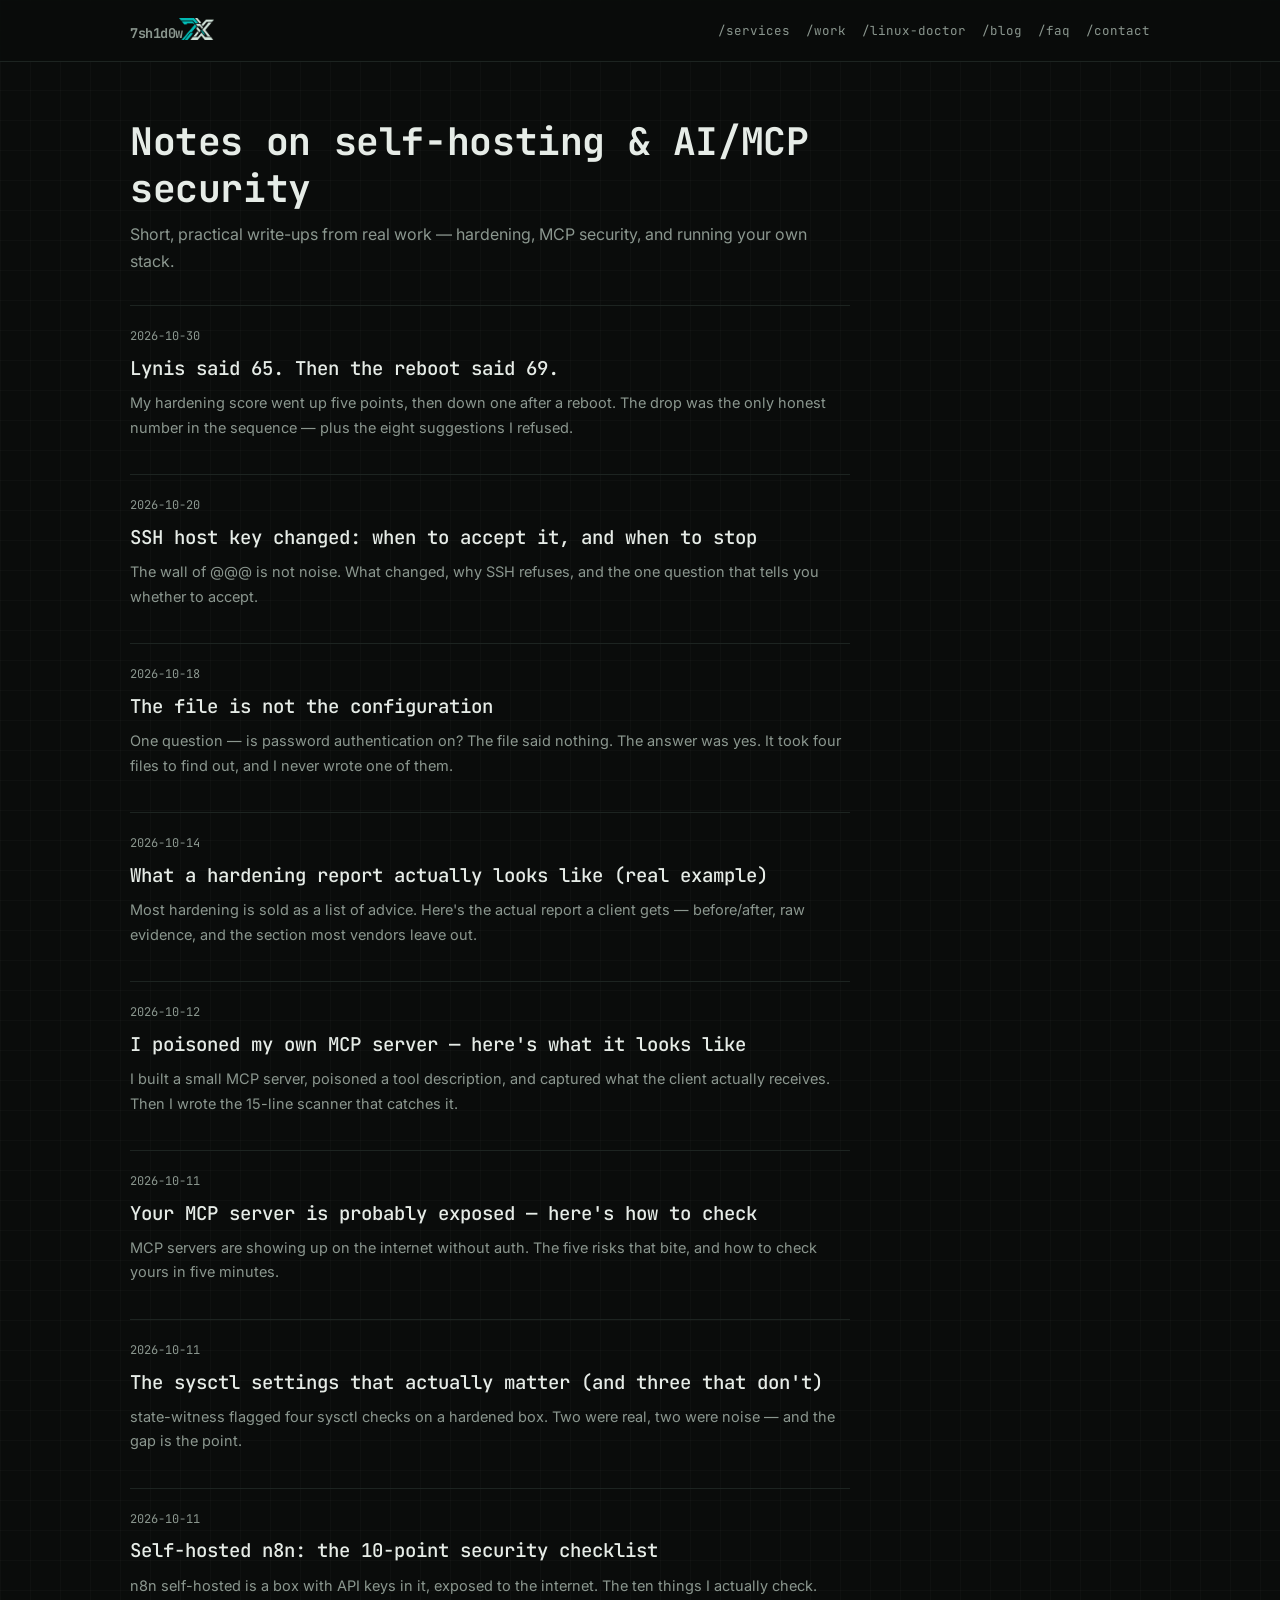
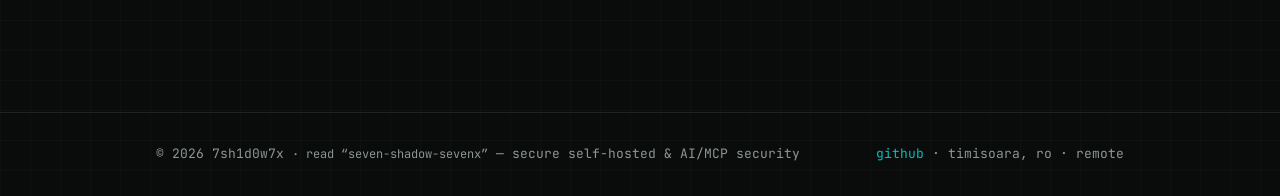
==== commit 41afcf30: "blog: Lynis 65 -> 74 with before/after evidence, and the 8 suggestions I refused Post covers: - scor" ====
--- a/blog/index.html
+++ b/blog/index.html
@@ -47,7 +47,7 @@
 <div style="max-width:760px">
 <h1 style="font-size:clamp(26px,4vw,38px);letter-spacing:-.01em;margin-bottom:8px">Notes on self-hosting &amp; AI/MCP security</h1>
 <p style="color:var(--mut);margin-bottom:30px">Short, practical write-ups from real work — hardening, MCP security, and running your own stack.</p>
-<div class="pi"><div class="pm">2026-10-20</div><h3><a href="/blog/host-key-changed.html">SSH host key changed: when to accept it, and when to stop</a></h3><p>The wall of @@@ is not noise. What changed, why SSH refuses, and the one question that tells you whether to accept.</p></div><div class="pi"><div class="pm">2026-10-18</div><h3><a href="/blog/the-file-is-not-the-config.html">The file is not the configuration</a></h3><p>One question — is password authentication on? The file said nothing. The answer was yes. It took four files to find out, and I never wrote one of them.</p></div><div class="pi"><div class="pm">2026-10-14</div><h3><a href="/blog/hardening-report-example.html">What a hardening report actually looks like (real example)</a></h3><p>Most hardening is sold as a list of advice. Here's the actual report a client gets — before/after, raw evidence, and the section most vendors leave out.</p></div><div class="pi"><div class="pm">2026-10-12</div><h3><a href="/blog/tool-poisoning-by-hand.html">I poisoned my own MCP server — here's what it looks like</a></h3><p>I built a small MCP server, poisoned a tool description, and captured what the client actually receives. Then I wrote the 15-line scanner that catches it.</p></div><div class="pi"><div class="pm">2026-10-11</div><h3><a href="/blog/mcp-server-exposed.html">Your MCP server is probably exposed — here's how to check</a></h3><p>MCP servers are showing up on the internet without auth. The five risks that bite, and how to check yours in five minutes.</p></div><div class="pi"><div class="pm">2026-10-11</div><h3><a href="/blog/sysctl-hardening.html">The sysctl settings that actually matter (and three that don't)</a></h3><p>state-witness flagged four sysctl checks on a hardened box. Two were real, two were noise — and the gap is the point.</p></div><div class="pi"><div class="pm">2026-10-11</div><h3><a href="/blog/n8n-security-checklist.html">Self-hosted n8n: the 10-point security checklist</a></h3><p>n8n self-hosted is a box with API keys in it, exposed to the internet. The ten things I actually check.</p></div>
+<div class="pi"><div class="pm">2026-10-30</div><h3><a href="/blog/lynis-score-went-down.html">Lynis said 65. Then the reboot said 69.</a></h3><p>My hardening score went up five points, then down one after a reboot. The drop was the only honest number in the sequence — plus the eight suggestions I refused.</p></div><div class="pi"><div class="pm">2026-10-20</div><h3><a href="/blog/host-key-changed.html">SSH host key changed: when to accept it, and when to stop</a></h3><p>The wall of @@@ is not noise. What changed, why SSH refuses, and the one question that tells you whether to accept.</p></div><div class="pi"><div class="pm">2026-10-18</div><h3><a href="/blog/the-file-is-not-the-config.html">The file is not the configuration</a></h3><p>One question — is password authentication on? The file said nothing. The answer was yes. It took four files to find out, and I never wrote one of them.</p></div><div class="pi"><div class="pm">2026-10-14</div><h3><a href="/blog/hardening-report-example.html">What a hardening report actually looks like (real example)</a></h3><p>Most hardening is sold as a list of advice. Here's the actual report a client gets — before/after, raw evidence, and the section most vendors leave out.</p></div><div class="pi"><div class="pm">2026-10-12</div><h3><a href="/blog/tool-poisoning-by-hand.html">I poisoned my own MCP server — here's what it looks like</a></h3><p>I built a small MCP server, poisoned a tool description, and captured what the client actually receives. Then I wrote the 15-line scanner that catches it.</p></div><div class="pi"><div class="pm">2026-10-11</div><h3><a href="/blog/mcp-server-exposed.html">Your MCP server is probably exposed — here's how to check</a></h3><p>MCP servers are showing up on the internet without auth. The five risks that bite, and how to check yours in five minutes.</p></div><div class="pi"><div class="pm">2026-10-11</div><h3><a href="/blog/sysctl-hardening.html">The sysctl settings that actually matter (and three that don't)</a></h3><p>state-witness flagged four sysctl checks on a hardened box. Two were real, two were noise — and the gap is the point.</p></div><div class="pi"><div class="pm">2026-10-11</div><h3><a href="/blog/n8n-security-checklist.html">Self-hosted n8n: the 10-point security checklist</a></h3><p>n8n self-hosted is a box with API keys in it, exposed to the internet. The ten things I actually check.</p></div>
 </div>
 
 </div>
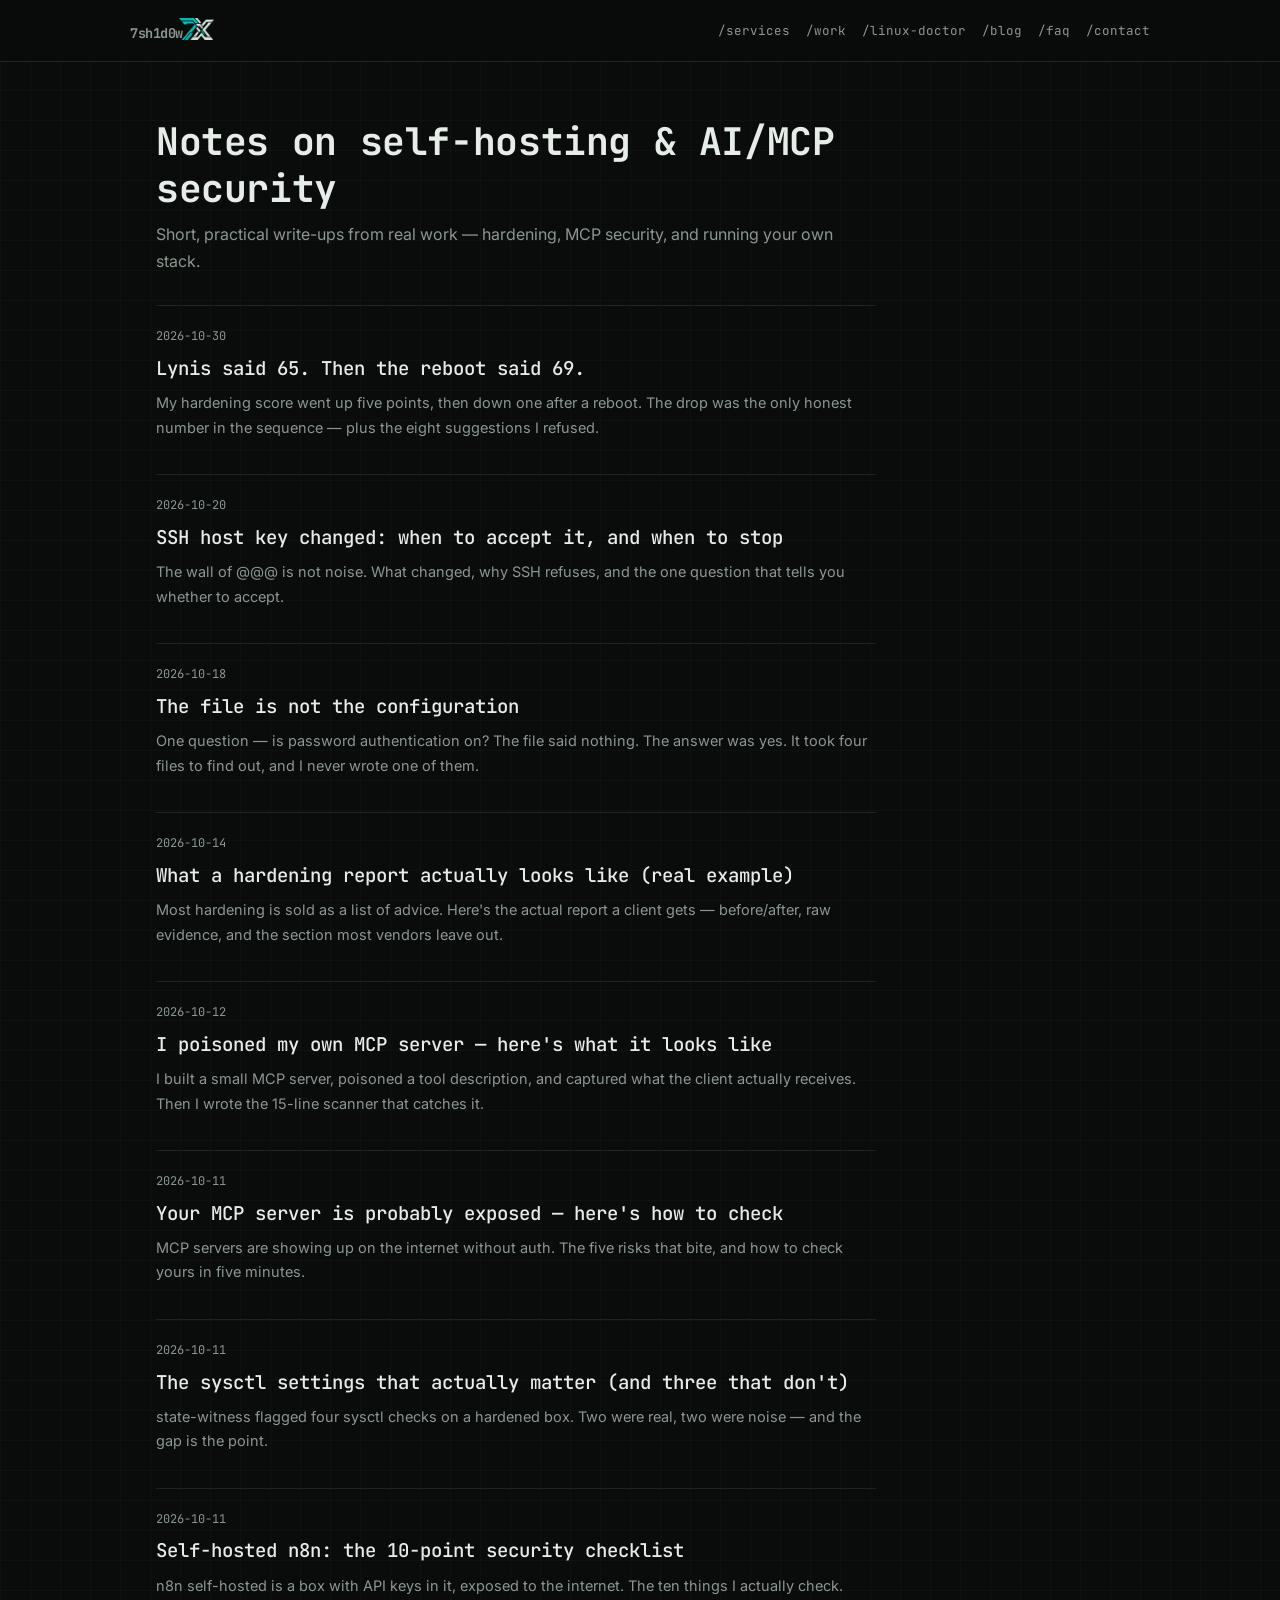
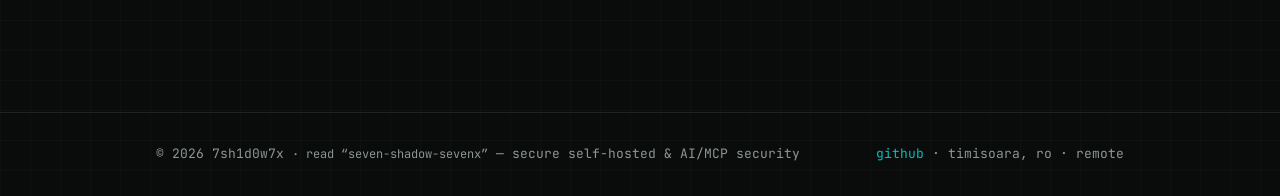
==== commit 33c76b01: "blog: stop overriding the page gutter on narrow screens Same inline 'padding:56px 0 80px' as on the " ====
--- a/blog/index.html
+++ b/blog/index.html
@@ -41,7 +41,7 @@
     <a href="/#contact">/contact</a>
   </nav>
 </div></header>
-<main><div class="wrap" style="padding:56px 0 80px">
+<main><div class="wrap" style="padding-top:56px;padding-bottom:80px">
 <div class="post">
 
 <div style="max-width:760px">
